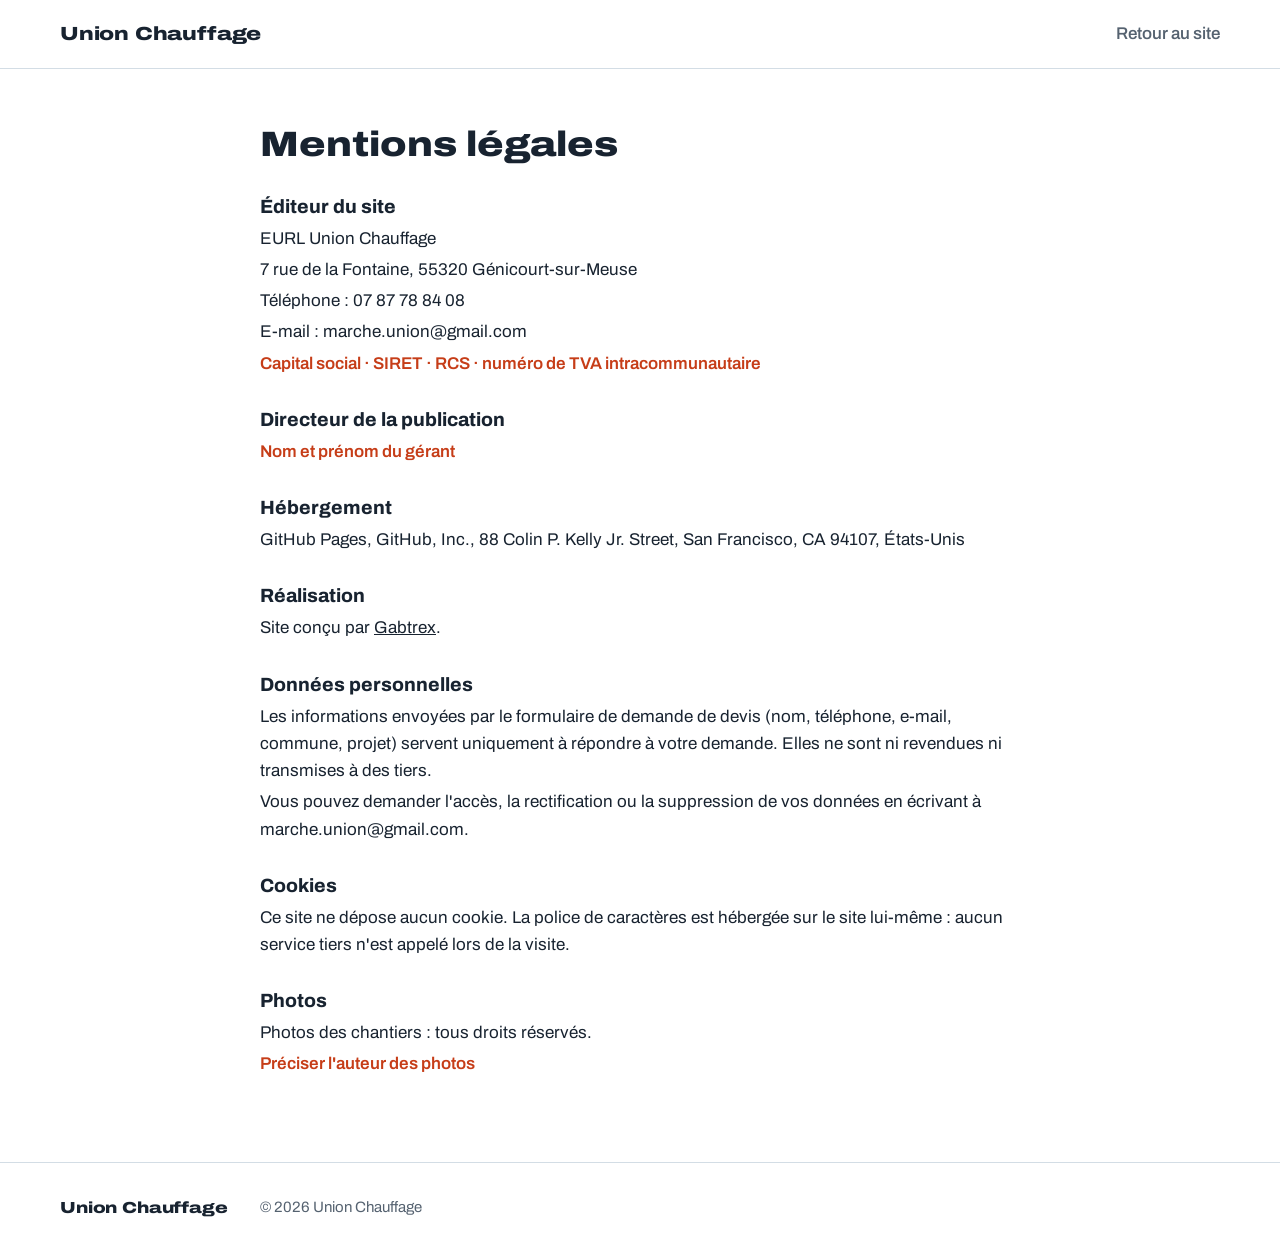
==== mentions-legales.html @ 57a64f2c "Maquette du site Union Chauffage Page d'accueil (prestations, reste à charge, chantiers, avis, devis" ====
<!DOCTYPE html>
<html lang="fr">
<head>
  <meta charset="utf-8">
  <meta name="viewport" content="width=device-width, initial-scale=1">
  <title>Mentions légales · Union Chauffage</title>
  <meta name="robots" content="noindex">
  <link rel="stylesheet" href="style.css">
  <style>
    /* --- Page mentions légales --- */
    .legal { padding: 56px 0 80px; max-width: 760px; }
    .legal h1 { font-size: 2.2rem; font-weight: 850; font-stretch: 118%; margin-bottom: 24px; }
    .legal h2 { font-size: 1.2rem; font-weight: 750; margin: 32px 0 8px; }
    .legal p { margin: 4px 0; }
    .todo { color: var(--flame-text); font-weight: 600; } /* à compléter avant la mise en ligne */
  </style>
</head>
<body>

  <!-- --- En-tête --- -->
  <header class="site-header">
    <div class="container header-row">
      <a class="logo" href="index.html">Union Chauffage</a>
      <nav class="nav" style="display:flex"><a href="index.html">Retour au site</a></nav>
    </div>
  </header>

  <!-- --- Contenu (les éléments en rouge sont à compléter avant la mise en ligne) --- -->
  <main class="container legal">
    <h1>Mentions légales</h1>

    <h2>Éditeur du site</h2>
    <p>EURL Union Chauffage</p>
    <p>7 rue de la Fontaine, 55320 Génicourt-sur-Meuse</p>
    <p>Téléphone&nbsp;: 07 87 78 84 08</p>
    <p>E-mail&nbsp;: marche.union@gmail.com</p>
    <p class="todo">Capital social · SIRET · RCS · numéro de TVA intracommunautaire</p>

    <h2>Directeur de la publication</h2>
    <p class="todo">Nom et prénom du gérant</p>

    <h2>Hébergement</h2>
    <p>GitHub Pages, GitHub, Inc., 88 Colin P. Kelly Jr. Street, San Francisco, CA 94107, États-Unis</p>

    <h2>Réalisation</h2>
    <p>Site conçu par <a href="https://gabtrex.github.io" target="_blank" rel="noopener">Gabtrex</a>.</p>

    <h2>Données personnelles</h2>
    <p>Les informations envoyées par le formulaire de demande de devis (nom, téléphone, e-mail, commune, projet) servent uniquement à répondre à votre demande. Elles ne sont ni revendues ni transmises à des tiers.</p>
    <p>Vous pouvez demander l'accès, la rectification ou la suppression de vos données en écrivant à marche.union@gmail.com.</p>

    <h2>Cookies</h2>
    <p>Ce site ne dépose aucun cookie. La police de caractères est hébergée sur le site lui-même&nbsp;: aucun service tiers n'est appelé lors de la visite.</p>

    <h2>Photos</h2>
    <p>Photos des chantiers&nbsp;: tous droits réservés.</p>
    <p class="todo">Préciser l'auteur des photos</p>
  </main>

  <!-- --- Pied de page --- -->
  <footer class="site-footer">
    <div class="container footer-row">
      <a class="logo" href="index.html">Union Chauffage</a>
      <span>© 2026 Union Chauffage</span>
    </div>
  </footer>

</body>
</html>
---- style.css ----
/* --- Police (hébergée en local, aucun appel à Google) --- */
@font-face {
  font-family: "Archivo";
  src: url("fonts/archivo-latin-wdth-normal.woff2") format("woff2-variations");
  font-weight: 100 900;   /* graisse variable */
  font-stretch: 62% 125%; /* largeur variable : étroite → large */
  font-display: swap;
}

/* --- Couleurs & variables --- */
:root {
  --paper: #ffffff;        /* fond principal */
  --frost-50: #edf4f8;     /* fond des sections alternées */
  --ink: #182330;          /* texte principal (bleu ardoise) */
  --slate: #556270;        /* texte secondaire */
  --line: #d3dde5;         /* traits fins */
  --flame: #d4441f;        /* rouge flamme du logo (décor) */
  --flame-text: #c63d18;   /* rouge flamme lisible sur fond clair */
  --flame-dark: #a8320f;   /* rouge au survol */
  --flame-tint: #fbe9e2;   /* fond chaud */
  --ember: #f2902e;        /* orange braise (décor) */
  --frost: #1f6fa8;        /* bleu givre du logo */
  --frost-dark: #1a5c8c;   /* bleu sur fond teinté */
  --frost-tint: #e4f0f8;   /* fond froid */
  --max: 1160px;           /* largeur max du contenu */
  --font: "Archivo", system-ui, -apple-system, "Segoe UI", sans-serif;
  color-scheme: light;
}

/* --- Base --- */
*, *::before, *::after { box-sizing: border-box; }
html { scroll-behavior: smooth; scroll-padding-top: 84px; } /* compense l'en-tête fixe */
body {
  margin: 0;
  background: var(--paper);
  color: var(--ink);
  font-family: var(--font);
  font-size: 17px;
  line-height: 1.6;
  -webkit-font-smoothing: antialiased;
}
main { overflow-x: clip; }
a { color: inherit; }
h1, h2, h3 { margin: 0; line-height: 1.1; }
p { margin: 0; }
.container { width: min(var(--max), 100% - 32px); margin-inline: auto; } /* 16px de marge sur mobile */
:focus-visible { outline: 3px solid var(--frost); outline-offset: 3px; border-radius: 4px; }

/* --- Boutons --- */
.btn {
  display: inline-flex; align-items: center; justify-content: center; gap: 10px;
  min-height: 48px;           /* cible tactile confortable */
  padding: 12px 22px;
  border-radius: 8px;
  border: 2px solid transparent;
  font: inherit; font-weight: 650; font-size: 16px;
  text-decoration: none;
  cursor: pointer;
  transition: background-color .15s, border-color .15s, color .15s;
}
.btn svg { width: 18px; height: 18px; fill: none; stroke: currentColor; stroke-width: 2; stroke-linecap: round; stroke-linejoin: round; }
.btn-primary { background: var(--flame-text); color: #fff; }
.btn-primary:hover { background: var(--flame-dark); }
.btn-ghost { border-color: var(--ink); color: var(--ink); background: transparent; }
.btn-ghost:hover { background: var(--ink); color: #fff; }

/* --- En-tête --- */
.site-header {
  position: sticky; top: 0; z-index: 10;
  background: rgba(255, 255, 255, .94);
  backdrop-filter: blur(8px);
  border-bottom: 1px solid var(--line);
}
.header-row { display: flex; align-items: center; gap: 28px; min-height: 68px; }
.logo {
  display: inline-flex; align-items: center; gap: 10px;
  font-weight: 850; font-stretch: 125%;  /* lettrage façon camionnette d'artisan */
  font-size: 19px; letter-spacing: -.01em;
  text-decoration: none; white-space: nowrap;
}
.logo-mark { width: 26px; height: 26px; flex: none; }
.nav { display: flex; gap: 24px; margin-left: auto; }
.nav a { text-decoration: none; font-weight: 550; color: var(--slate); }
.nav a:hover { color: var(--ink); }
.btn-call { background: var(--ink); color: #fff; padding: 10px 16px; min-height: 44px; }
.btn-call:hover { background: var(--frost-dark); }

/* --- Accueil --- */
.hero { padding: 64px 0 40px; }
.hero-grid { display: grid; grid-template-columns: 1.45fr 1fr; gap: 56px; align-items: center; }
.hero-kicker { display: block; font-size: 17px; font-weight: 600; font-stretch: 100%; color: var(--slate); margin-bottom: 18px; line-height: 1.4; }
.slogan {
  display: block;
  font-size: clamp(2.3rem, 5.6vw, 4.6rem);
  font-weight: 880; font-stretch: 125%;   /* titre large et lourd */
  letter-spacing: -.025em; line-height: .98;
}
.slogan > span { display: block; }
.warm { color: var(--flame-text); }
.cool { color: var(--frost); }
.lead { margin-top: 28px; max-width: 34em; font-size: 19px; color: var(--ink); }
.hero-actions { display: flex; flex-wrap: wrap; gap: 12px; margin-top: 32px; }

.trust {
  list-style: none; padding: 0; margin: 32px 0 0;
  display: flex; flex-wrap: wrap; gap: 10px 22px; align-items: center;
  font-size: 15px; font-weight: 600; color: var(--slate);
}
.trust-rating { display: inline-flex; align-items: center; gap: 8px; text-decoration: none; color: var(--ink); font-weight: 500; }
.trust-rating:hover span:last-child { text-decoration: underline; }
.stars { color: var(--ember); letter-spacing: 1px; }

/* --- Schéma du reste à charge --- */
.rac-card {
  background: var(--frost-50);
  border-radius: 14px;
  padding: 30px 28px 26px;
  border: 1px solid var(--line);
}
.rac-title { font-size: 20px; font-weight: 800; font-stretch: 104%; margin-bottom: 22px; }
.rac-row { display: grid; gap: 8px; margin-bottom: 16px; }
.rac-label { font-size: 14px; font-weight: 600; color: var(--slate); }
.rac-bar { display: flex; height: 44px; border-radius: 6px; overflow: hidden; background: #fff; }
.seg { display: flex; align-items: center; padding-inline: 12px; font-size: 13px; font-weight: 700; white-space: nowrap; overflow: hidden; }
.seg-total { width: 100%; background: var(--ink); animation: grow .7s ease-out both; }
.seg-aid {
  width: 56%;                                 /* proportion illustrative */
  color: var(--frost-dark);
  background: repeating-linear-gradient(-45deg, var(--frost-tint) 0 8px, #fff 8px 16px);
  border-right: 2px solid var(--frost);
  animation: grow .6s .5s ease-out both;
}
.seg-you { flex: 1; background: var(--flame-text); color: #fff; animation: fade .4s 1s both; }
.rac-text { margin-top: 8px; font-weight: 550; }
.rac-note { margin-top: 12px; font-size: 14px; color: var(--slate); }
.rac-note a { color: var(--frost-dark); font-weight: 600; }

@keyframes grow { from { clip-path: inset(0 100% 0 0); } to { clip-path: inset(0 0 0 0); } }
@keyframes fade { from { opacity: 0; } to { opacity: 1; } }

/* --- Sections --- */
.section { padding: 88px 0; }
.section-frost { background: var(--frost-50); }
.section-title { font-size: clamp(1.75rem, 3.6vw, 2.6rem); font-weight: 850; font-stretch: 118%; letter-spacing: -.02em; }
.section-intro { margin-top: 14px; max-width: 40em; color: var(--slate); font-size: 18px; }

/* --- Prestations --- */
.services { display: grid; grid-template-columns: 1fr 1fr; gap: 48px; margin-top: 48px; }
.service-group { border-top: 4px solid var(--flame); padding-top: 22px; }
.group-cool { border-top-color: var(--frost); }
.service-group h3 { font-size: 22px; font-weight: 800; font-stretch: 112%; margin-bottom: 8px; }
.group-warm h3 { color: var(--flame-text); }
.group-cool h3 { color: var(--frost); }
.service-group dl { margin: 0; }
.service-group dl > div { padding: 16px 0; border-bottom: 1px solid var(--line); }
.service-group dt { font-weight: 700; font-size: 18px; }
.service-group dd { margin: 4px 0 0; color: var(--slate); }
.services-foot { margin-top: 40px; font-size: 18px; max-width: 46em; }

/* --- Étapes (aides) --- */
.steps {
  list-style: none; padding: 0; margin: 52px 0 0;
  display: grid; grid-template-columns: repeat(4, 1fr); gap: 32px;
  counter-reset: step;
  position: relative;
}
.steps li { position: relative; counter-increment: step; }
.steps li:not(:last-child)::after { /* tuyau qui relie une étape à la suivante */
  content: ""; position: absolute; top: 25px; left: 54px; right: -32px; height: 4px;
  background: var(--frost);
}
.steps li:nth-child(2)::after { background: linear-gradient(90deg, var(--frost), var(--flame)); }
.steps li:nth-child(3)::after { background: var(--flame); }
.steps li::before {
  content: counter(step);
  display: grid; place-items: center;
  width: 54px; height: 54px; border-radius: 50%;
  background: #fff; border: 4px solid var(--frost);
  font-weight: 850; font-stretch: 125%; font-size: 22px;
  margin-bottom: 20px; position: relative;
}
.steps li:last-child::before { border-color: var(--flame); color: var(--flame-text); }
.steps h3 { font-size: 19px; font-weight: 750; margin-bottom: 8px; }
.steps p { color: var(--slate); font-size: 16px; }

/* --- Chantiers --- */
.jobs { list-style: none; padding: 0; margin: 48px 0 0; display: grid; grid-template-columns: repeat(3, 1fr); gap: 28px 24px; }
.job figure { margin: 0; }
.job-photo {
  position: relative; aspect-ratio: 4 / 3; border-radius: 10px;
  display: grid; place-items: center;
}
.job-warm .job-photo { background: var(--flame-tint); color: var(--flame-text); }
.job-cool .job-photo { background: var(--frost-tint); color: var(--frost-dark); }
.job-photo svg { width: 38%; fill: none; stroke: currentColor; stroke-width: 2.4; stroke-linecap: round; stroke-linejoin: round; }
.photo-tag {
  position: absolute; top: 12px; left: 12px;
  font-size: 12px; font-weight: 600; color: var(--slate);
  background: rgba(255, 255, 255, .85); border-radius: 4px; padding: 3px 8px;
}
.job figcaption { margin-top: 12px; font-weight: 650; }

/* --- Avis --- */
.reviews { display: grid; grid-template-columns: 1fr 1.3fr; gap: 56px; align-items: start; }
.score { margin-top: 28px; display: flex; align-items: baseline; gap: 14px; }
.score-num { font-size: clamp(4rem, 9vw, 6.5rem); font-weight: 880; font-stretch: 125%; line-height: 1; letter-spacing: -.03em; }
.score .stars { font-size: 26px; }
.score-label { color: var(--slate); margin: 6px 0 24px; }
.reviews-list { display: grid; gap: 20px; }
.review { margin: 0; background: #fff; border-radius: 12px; padding: 26px 28px; border-left: 4px solid var(--ember); }
.review blockquote { margin: 0; font-size: 22px; font-weight: 650; font-stretch: 106%; line-height: 1.3; }
.review figcaption { margin-top: 14px; display: flex; flex-wrap: wrap; gap: 4px 10px; font-size: 15px; color: var(--slate); }
.review figcaption strong { color: var(--ink); }

/* --- Devis & contact --- */
.contact { display: grid; grid-template-columns: 1.35fr 1fr; gap: 64px; align-items: start; }
#quote-form { margin-top: 32px; display: grid; gap: 18px; }
.field-row { display: grid; grid-template-columns: 1fr 1fr; gap: 18px; }
.field { display: grid; gap: 6px; }
.field > span { font-weight: 650; font-size: 15px; }
.field em { font-style: normal; font-weight: 400; color: var(--slate); }
.field input, .field select, .field textarea {
  width: 100%; font: inherit; color: var(--ink);
  padding: 12px 14px; min-height: 48px;
  background: #fff; border: 1.5px solid #b7c4cf; border-radius: 8px;
}
.field textarea { resize: vertical; }
.field input:focus, .field select:focus, .field textarea:focus { outline: none; border-color: var(--frost); box-shadow: 0 0 0 3px var(--frost-tint); }
.field :user-invalid { border-color: var(--flame-text); }
.form-legal { font-size: 14px; color: var(--slate); }
#quote-form .btn { justify-self: start; }
.form-status { font-weight: 600; color: var(--frost-dark); min-height: 1.6em; }

.contact-info { background: var(--ink); color: #fff; border-radius: 14px; padding: 34px 32px; }
.contact-phone { display: block; font-size: clamp(1.8rem, 3vw, 2.3rem); font-weight: 880; font-stretch: 125%; text-decoration: none; letter-spacing: -.01em; }
.contact-mail { display: inline-block; margin-top: 6px; color: #b9d8ee; font-weight: 550; overflow-wrap: anywhere; }
.contact-list { margin: 28px 0 0; display: grid; gap: 18px; }
.contact-list dt { font-size: 14px; font-weight: 700; color: #9fb4c6; }
.contact-list dd { margin: 2px 0 0; }
.contact-list a { color: #b9d8ee; }

/* --- Pied de page --- */
.site-footer { border-top: 1px solid var(--line); padding: 32px 0 40px; font-size: 15px; color: var(--slate); }
.footer-row { display: flex; flex-wrap: wrap; gap: 12px 32px; align-items: center; }
.footer-row .logo { font-size: 16px; color: var(--ink); }
.footer-links { display: flex; flex-wrap: wrap; gap: 8px 24px; margin-left: auto; }

/* --- Barre d'actions mobile --- */
.mobile-bar { display: none; }

/* --- Tablette --- */
@media (max-width: 960px) {
  .nav { display: none; }
  .btn-call { margin-left: auto; }
  .hero { padding: 40px 0 16px; }
  .hero-grid, .reviews, .contact { grid-template-columns: 1fr; gap: 44px; }
  .jobs { grid-template-columns: repeat(2, 1fr); }
  .steps { grid-template-columns: 1fr 1fr; gap: 40px 32px; }
  .steps li::after { display: none; }
}

/* --- Mobile --- */
@media (max-width: 640px) {
  body { font-size: 16px; padding-bottom: 76px; } /* place pour la barre d'actions */
  .header-row { min-height: 60px; }
  .logo { font-size: 17px; }
  .btn-call span { display: none; } /* icône seule, le numéro est dans la barre du bas */
  .btn-call { padding: 10px 12px; }
  .slogan { font-stretch: 112%; font-size: 11vw; } /* plus grand sur téléphone */
  .lead { font-size: 17px; }
  .hero-actions .btn { flex: 1 1 100%; }
  .rac-card { padding: 24px 18px 20px; }
  .section { padding: 64px 0; }
  .services { grid-template-columns: 1fr; gap: 40px; }
  .steps { grid-template-columns: 1fr; gap: 28px; }
  .steps li { display: grid; grid-template-columns: 54px 1fr; column-gap: 18px; }
  .steps li::before { grid-row: span 2; margin: 0; }
  .jobs { grid-template-columns: 1fr 1fr; gap: 20px 14px; }
  .job figcaption { font-size: 15px; }
  .photo-tag { font-size: 11px; top: 8px; left: 8px; }
  .field-row { grid-template-columns: 1fr; }
  #quote-form .btn { justify-self: stretch; }
  .contact-info { padding: 28px 22px; }
  .footer-links { margin-left: 0; }

  .mobile-bar {
    display: grid; grid-template-columns: 1fr 1.4fr; gap: 10px;
    position: fixed; left: 0; right: 0; bottom: 0; z-index: 20;
    padding: 10px 16px calc(10px + env(safe-area-inset-bottom));
    background: rgba(255, 255, 255, .96); border-top: 1px solid var(--line);
  }
  .mobile-bar .btn-ghost { background: #fff; }
}

/* --- Animations réduites --- */
@media (prefers-reduced-motion: reduce) {
  html { scroll-behavior: auto; }
  .seg-total, .seg-aid, .seg-you { animation: none; }
}
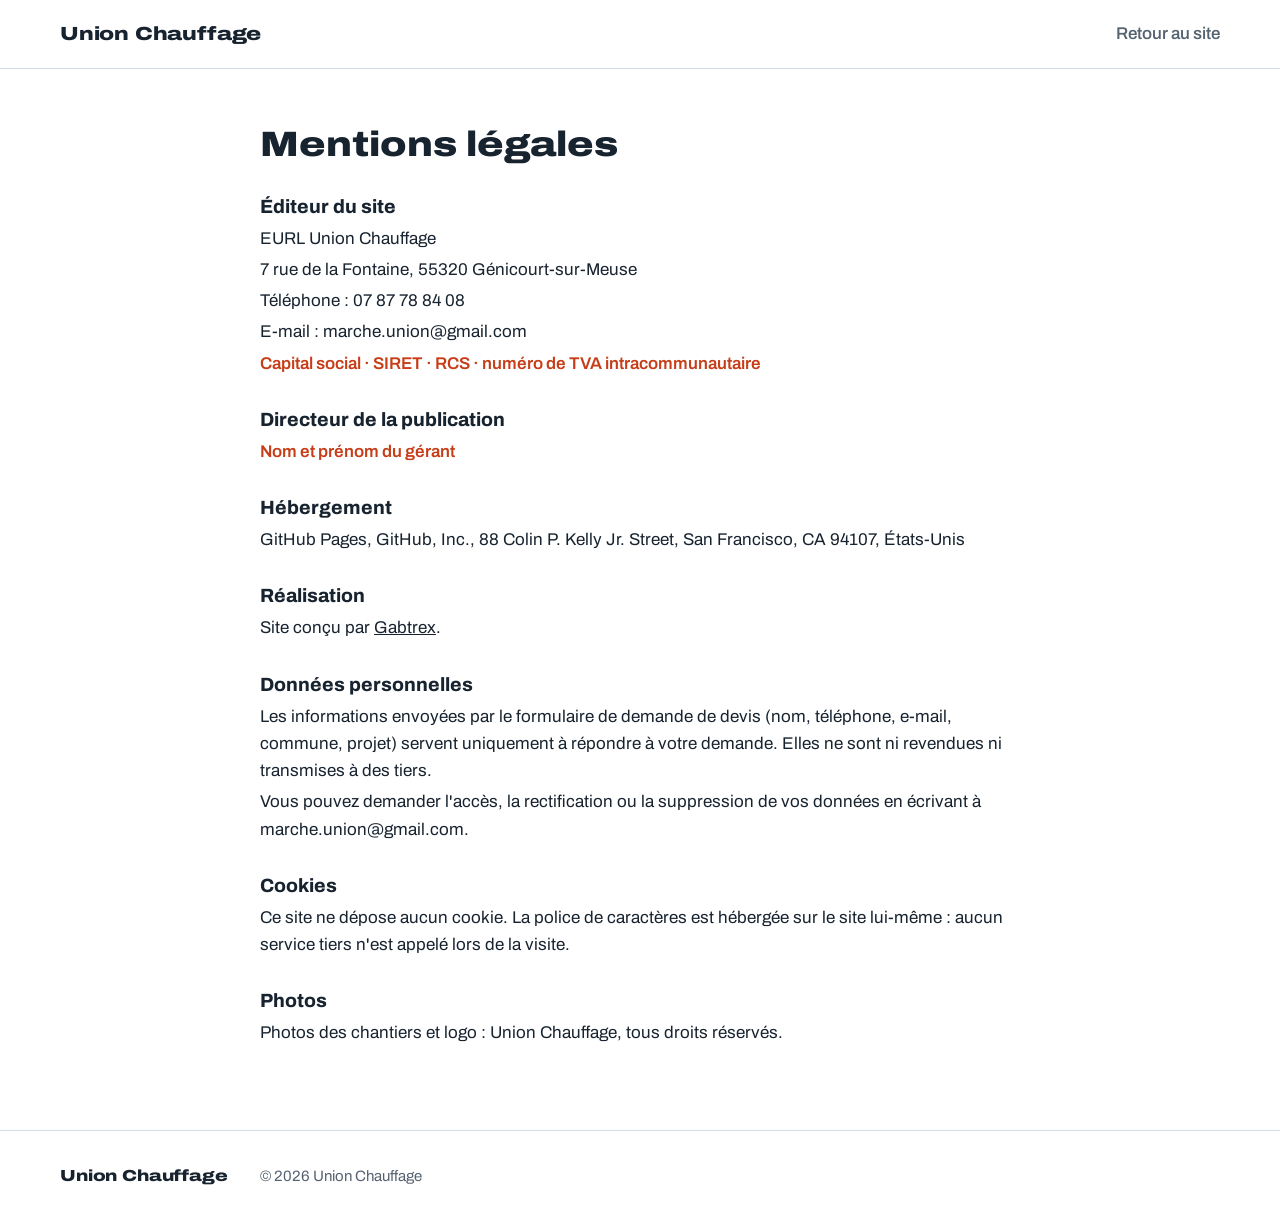
==== commit e48143e4: "Photos de chantier et logo d'Union Chauffage Remplace les illustrations par les 3 photos publiées su" ====
--- a/mentions-legales.html
+++ b/mentions-legales.html
@@ -53,8 +53,7 @@
     <p>Ce site ne dépose aucun cookie. La police de caractères est hébergée sur le site lui-même&nbsp;: aucun service tiers n'est appelé lors de la visite.</p>
 
     <h2>Photos</h2>
-    <p>Photos des chantiers&nbsp;: tous droits réservés.</p>
-    <p class="todo">Préciser l'auteur des photos</p>
+    <p>Photos des chantiers et logo&nbsp;: Union Chauffage, tous droits réservés.</p>
   </main>
 
   <!-- --- Pied de page --- -->
--- a/style.css
+++ b/style.css
@@ -1,7 +1,7 @@
 /* --- Police (hébergée en local, aucun appel à Google) --- */
 @font-face {
   font-family: "Archivo";
-  src: url("fonts/archivo-latin-wdth-normal.woff2") format("woff2-variations");
+  src: url("fonts/archivo-latin-wdth-normal.woff2") format("woff2");
   font-weight: 100 900;   /* graisse variable */
   font-stretch: 62% 125%; /* largeur variable : étroite → large */
   font-display: swap;
@@ -78,7 +78,7 @@
   font-size: 19px; letter-spacing: -.01em;
   text-decoration: none; white-space: nowrap;
 }
-.logo-mark { width: 26px; height: 26px; flex: none; }
+.logo-mark { width: 32px; height: 32px; flex: none; } /* flamme du logo Union Chauffage */
 .nav { display: flex; gap: 24px; margin-left: auto; }
 .nav a { text-decoration: none; font-weight: 550; color: var(--slate); }
 .nav a:hover { color: var(--ink); }
@@ -187,16 +187,11 @@
 .jobs { list-style: none; padding: 0; margin: 48px 0 0; display: grid; grid-template-columns: repeat(3, 1fr); gap: 28px 24px; }
 .job figure { margin: 0; }
 .job-photo {
-  position: relative; aspect-ratio: 4 / 3; border-radius: 10px;
-  display: grid; place-items: center;
-}
-.job-warm .job-photo { background: var(--flame-tint); color: var(--flame-text); }
-.job-cool .job-photo { background: var(--frost-tint); color: var(--frost-dark); }
-.job-photo svg { width: 38%; fill: none; stroke: currentColor; stroke-width: 2.4; stroke-linecap: round; stroke-linejoin: round; }
-.photo-tag {
-  position: absolute; top: 12px; left: 12px;
-  font-size: 12px; font-weight: 600; color: var(--slate);
-  background: rgba(255, 255, 255, .85); border-radius: 4px; padding: 3px 8px;
+  display: block; width: 100%; height: auto;
+  aspect-ratio: 1 / 1;      /* photos carrées */
+  object-fit: cover;
+  border-radius: 10px;
+  background: var(--frost-tint); /* fond pendant le chargement */
 }
 .job figcaption { margin-top: 12px; font-weight: 650; }
 
@@ -254,7 +249,6 @@
   .btn-call { margin-left: auto; }
   .hero { padding: 40px 0 16px; }
   .hero-grid, .reviews, .contact { grid-template-columns: 1fr; gap: 44px; }
-  .jobs { grid-template-columns: repeat(2, 1fr); }
   .steps { grid-template-columns: 1fr 1fr; gap: 40px 32px; }
   .steps li::after { display: none; }
 }
@@ -275,9 +269,7 @@
   .steps { grid-template-columns: 1fr; gap: 28px; }
   .steps li { display: grid; grid-template-columns: 54px 1fr; column-gap: 18px; }
   .steps li::before { grid-row: span 2; margin: 0; }
-  .jobs { grid-template-columns: 1fr 1fr; gap: 20px 14px; }
-  .job figcaption { font-size: 15px; }
-  .photo-tag { font-size: 11px; top: 8px; left: 8px; }
+  .jobs { grid-template-columns: 1fr; gap: 24px; }
   .field-row { grid-template-columns: 1fr; }
   #quote-form .btn { justify-self: stretch; }
   .contact-info { padding: 28px 22px; }
